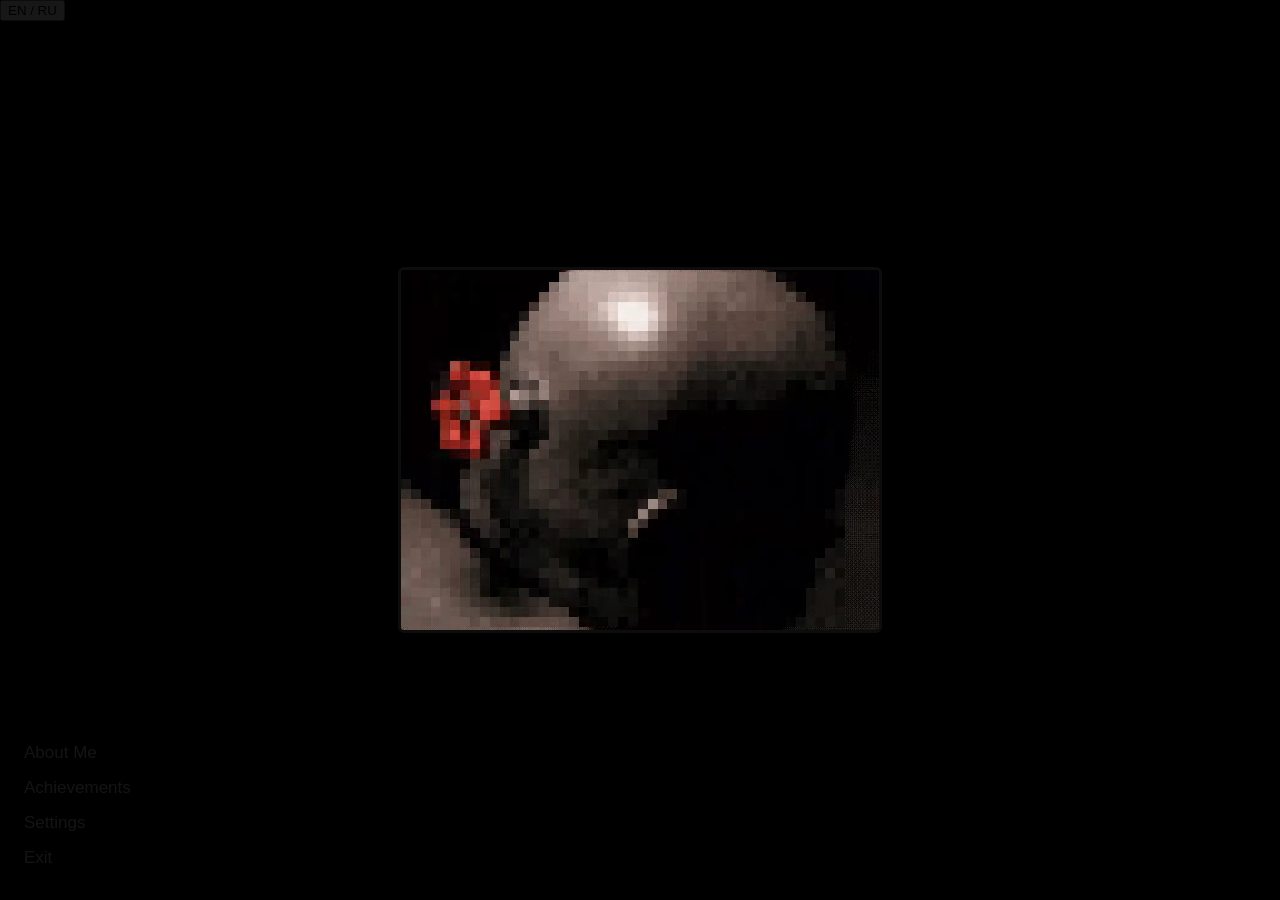
==== index.html @ 0f177e59 "Add files via upload" ====
<!DOCTYPE html>
<html lang="en">
<head>
<meta charset="utf-8" />
<meta name="viewport" content="width=device-width,initial-scale=1" />
<title>flexxi — CS 1.6 tribute</title>
<link rel="stylesheet" href="css/cs16.min.css">
<link rel="stylesheet" href="css/styles.css">
<!-- Preload assets from roman.asd.lol (same assets used as reference) -->
<link rel="preload" href="intro.webm" as="video">
<link rel="preload" href="background.png" as="image">
<link rel="preload" href="menu_click.wav" as="audio">
<link rel="preload" href="window_close.wav" as="audio">
</head>
<body>
<div id="app">
  <!-- background -->
  <div class="background" aria-hidden="true"></div>

  <!-- language toggle -->
  <div class="lang-toggle">
    <button id="lang-btn" aria-label="Toggle language">EN / RU</button>
  </div>

  <!-- left-lower menu -->
  <nav class="main-menu" aria-label="Main menu">
    <button class="menu-btn" data-section="about">About Me<br><span class="ru">Обо мне</span></button>
    <button class="menu-btn" data-section="achievements">Achievements<br><span class="ru">Достижения</span></button>
    <button class="menu-btn" data-section="settings">Settings<br><span class="ru">Настройки</span></button>
    <button class="menu-btn" data-section="exit">Exit<br><span class="ru">Выход</span></button>
  </nav>

  <!-- dialogs -->
  <dialog id="about-dialog" class="cs-dialog">
    <div class="heading">About Me / Обо мне <button class="close-btn" data-target="about-dialog">×</button></div>
    <div class="content" id="about-content">
      <p class="en">
        Hi, I'm Artem, also known in-game as <strong>flexxi</strong>. Welcome to my little portfolio and a tribute to the game I love.
        I started playing CS 1.6 around the age of 7, approximately since 2011. This game has been a huge part of my life ever since.
        I’ve attended numerous LAN tournaments, including Goldenguns, and participated in leagues on fastcup.net, where I even managed to win some money.
        I’m currently 21 years old, born and living in the city of Ufa. Playing CS 1.6 always makes me feel a bit younger – like that kid eager for the weekend to dive into the world of clan wars and sweet frags.
      </p>
      <p class="ru">
        Привет, я Артём, также известный в игре как <strong>flexxi</strong>. Добро пожаловать на моё портфолио — дань уважения игре, которую я люблю.
        Я начал играть в CS 1.6 примерно с 7 лет, где-то с 2011 года. Игра стала важной частью моей жизни.
        Я посетил множество LAN-турниров, включая Goldenguns, и участвовал в лигах на fastcup.net, где даже выигрывал немного денег.
        Сейчас мне 21 год, я родился и живу в Уфе. CS 1.6 возвращает ощущение молодости — тот мальчишка, который ждет выходных ради кланваров и фрагов.
      </p>
    </div>
  </dialog>

  <dialog id="achievements-dialog" class="cs-dialog">
    <div class="heading">Achievements / Достижения <button class="close-btn" data-target="achievements-dialog">×</button></div>
    <div class="content" id="achievements-content">
      <ul class="en">
        <li>Participated in Goldenguns LANs</li>
        <li>Played on competitive fastcup.net leagues (prize wins)</li>
        <li>Many local clanwar highlights and memorable frags</li>
      </ul>
      <ul class="ru">
        <li>Участие в LAN-турнирах Goldenguns</li>
        <li>Игра в лиге fastcup.net (призовые места)</li>
        <li>Много локальных кланваров и запоминающихся фрагов</li>
      </ul>
    </div>
  </dialog>

  <dialog id="settings-dialog" class="cs-dialog" aria-label="Options">
  <div class="heading">
    <div class="title-text">Options</div>
    <button class="close-btn" data-target="settings-dialog">×</button>
  </div>

  <div class="cs-tabs">
    <div class="tab-labels">
      <div class="tab active" data-tab="profile">Profile</div>
      
    </div>

    <!-- PROFILE TAB -->
    <div class="tab-content" id="profile" style="display:block;">
      <p>Player name: <b>flexxi</b></p>
      <p>City: Ufa</p>
      <p>Age: 21</p>
      <p>Telegram: <a href="https://t.me/z00mep" target="_blank">@z00mep</a></p>
      <p>BUY MY SETTINGS: <a href="https://boosty.to/flexxiki" target="_blank">boosty.to/flexxiki</a></p>
    </div>

    <!-- PHOTOS TAB -->
    <div class="tab-content" id="photos">
      <div class="photo-grid">
        <img src="photos/1.jpg" alt="Photo 1" onclick="openPhoto(this)">
        <img src="photos/2.jpg" alt="Photo 2" onclick="openPhoto(this)">
        <img src="photos/3.jpg" alt="Photo 3" onclick="openPhoto(this)">
        <img src="photos/4.jpg" alt="Photo 4" onclick="openPhoto(this)">
      </div>
    </div>
  </div>
</dialog>

<!-- fullscreen preview -->
<div id="photo-overlay" style="display:none; position:fixed; inset:0; background:rgba(0,0,0,0.85); z-index:999; align-items:center; justify-content:center;">
  <img id="photo-preview" src="" style="max-width:80%; max-height:80%; border:3px solid #7b9e7b;">
  <button onclick="closePhoto()" style="position:absolute; top:20px; right:30px; background:#2a3b2a; color:#fff; border:1px solid #4f684f; padding:4px 12px;">Close</button>
</div>

  <dialog id="exit-dialog" class="cs-dialog">
    <div class="heading">Exit / Выход <button class="close-btn" data-target="exit-dialog">×</button></div>
    <div class="content">
      <p class="en">Are you sure you want to quit?</p>
      <p class="ru">Вы действительно хотите выйти?</p>
      <menu class="exit-menu">
        <button id="quit-yes">Yes / Да</button>
        <button id="quit-no">No / Нет</button>
      </menu>
    </div>
  </dialog>

  <!-- audio elements -->
  <audio id="click-sound" src="menu_click.wav" preload="auto"></audio>
  <audio id="close-sound" src="window_close.wav" preload="auto"></audio>

  <!-- intro overlay (optional) -->
  <div id="intro-overlay" class="intro hidden">
    <video id="intro-video" autoplay muted playsinline>
      <source src="intro.webm" type="video/webm">
    </video>
  </div>

</div>

<script src="js/main.js"></script>
</body>
</html>
---- css/cs16.min.css ----
/* CS1.6-like baseline styles (updated to match Create Server dialog) */
:root {
  --bg-url: url('https://sun9-78.userapi.com/s/v1/if2/ai6OmFmPfwXwf-BuXEygqAhFdtKUgbkvblr5OkKCadgHUV0BmTeiME2bqQ7iFJCT1TtmkApLCRo-8rdTpMhGYheo.jpg?quality=95&as=32x24,48x36,72x54,108x81,160x120,240x180,360x270,480x360,540x405,640x480,720x540,800x600&from=bu&cs=800x0');
  --accent: #c9b86b; /* yellowish for tab text */
  --muted: #d0d0d0;
  --dialog-green: #3d4b3a;
  --dialog-inner: #2f3a2a;
  --dialog-border: #5a6a55;
  --button-bg: #2e2e2e;
}
*{box-sizing:border-box;font-family: 'Tahoma', 'Verdana', sans-serif;}
html,body,#app{height:100%;margin:0;background:#000;}
.background{
  position:fixed;inset:0;background-image:var(--bg-url);background-size:cover;background-position:center;
  /* more saturated and contrasty like reference */
  filter:grayscale(.15) contrast(1.15) saturate(1.25) blur(0.3px);
  opacity:1;
}

/* Main menu buttons styled like CS 1.6 menu (left bottom) */
.main-menu{
  position:fixed;left:18px;bottom:28px;display:flex;flex-direction:column;gap:6px;z-index:30;padding-left:6px;
}
.menu-btn{
  background:transparent;border:0;padding:6px 0;color:#c7c7c7;min-width:0;text-align:left;
  font-size:17px;line-height:1;font-family: Tahoma, Verdana, sans-serif;
  cursor:pointer;transition:color .08s ease, text-shadow .12s ease;outline:0;
}
.menu-btn:hover{color:#f0ce68;text-shadow:0 0 8px rgba(240,206,104,0.25);transform:translateX(4px);}
.menu-btn:hover{transform:translateY(1px);background:linear-gradient(#3a3a3a,#1b1b1b);color:#fff;box-shadow:inset 0 -3px 0 rgba(0,0,0,0.6);}

/* Dialog nailed to CS 1.6 look */
@keyframes cs-fade-in{from{opacity:0;transform:translateY(8px) scale(.995)}to{opacity:1;transform:translateY(0) scale(1)}}


.cs-dialog::backdrop{background:rgba(0,0,0,0.6);}

.cs-dialog .heading{
  display:flex;align-items:center;gap:8px;padding-bottom:6px;border-bottom:1px solid rgba(0,0,0,0.4);
  color:#e7e7e7;font-weight:700;
}
.cs-dialog .heading .title-icon{
  width:18px;height:18px;background:transparent;border-radius:2px;border:1px solid rgba(0,0,0,0.3);
}
.cs-dialog .heading .title-text{flex:1;font-size:16px;color:#e7e7e7;}
.cs-dialog .heading .close-btn{background:transparent;border:1px solid rgba(255,255,255,0.03);padding:2px 6px;color:#cfcfcf;cursor:pointer;border-radius:3px;}

/* Tabs like CS */
.cs-tabs{margin-top:8px;}
.cs-tabs .tab-labels{display:flex;gap:6px;margin-bottom:10px;}
.tab{padding:6px 10px;background:#344632;border:1px solid #1f2c1f;color:var(--accent);font-weight:700;border-bottom:none;}
.tab.active{background:linear-gradient(#2f3f2f,#273226);box-shadow:inset 0 -4px 0 rgba(0,0,0,0.6);}

/* content area */
.cs-dialog .content{background:linear-gradient(#2f3a2a,#25321f);border:1px solid rgba(0,0,0,0.4);padding:14px;margin-top: -6px;}
.cs-dialog label{display:block;margin-bottom:6px;color:#d6d6d6;}
.cs-dialog select.cs-select{background:#2a3627;color:#d6d6d6;padding:8px;border:1px solid #202a1f;border-radius:3px;}
.cs-dialog hr{border:none;border-top:1px solid rgba(255,255,255,0.03);margin:12px 0;}

/* footer buttons (Start / Cancel) */
.footer-btns{display:flex;justify-content:flex-end;gap:8px;margin-top:12px;}
.cs-btn{background:#2f2f2f;border:1px solid rgba(0,0,0,0.6);padding:6px 12px;color:#dcdcdc;border-radius:4px;cursor:pointer;font-size:14px;}
.cs-btn:hover{background:#3a3a3a}

/* small controls */
.small-note{font-size:13px;color:#cfcfcf;opacity:0.9;}
.links a{color:var(--accent);text-decoration:underline;}



.cs-dialog {
  display: none;
  position: fixed;
  top: 50%;
  left: 25%;
  transform: translate(-50%, -50%) scale(1);
  background: #4b5c46;
  border: 2px solid #32402e;
  color: #d6d6d6;
  padding: 20px;
  z-index: 50;
  min-width: 420px;
  max-width: 600px;
  box-shadow: 0 0 12px rgba(0,0,0,0.7);
  transition: opacity .18s ease, transform .18s ease;
}

.photo-grid {
  display: grid;
  grid-template-columns: repeat(2, 1fr);
  gap: 10px;
  margin-top: 10px;
}
.photo-grid img {
  width: 100%;
  cursor: pointer;
  border: 2px solid #3c523c;
  transition: transform .15s ease;
}
.photo-grid img:hover {
  transform: scale(1.05);
  border-color: #7b9e7b;
}
#lang-switch {
  position: fixed;
  top: 20px;
  right: 25px;
  z-index: 1000;
  display: flex;
  gap: 8px;
}

.lang-btn {
  background: none;
  border: none;
  color: #c7c7c7;
  font-family: Tahoma, Verdana, sans-serif;
  font-size: 14px;
  cursor: pointer;
  transition: color 0.2s;
}

.lang-btn:hover {
  color: #f0ce68; /* жёлтый при наведении */
}

.lang-btn.active {
  color: #f0ce68;
  text-decoration: underline;
}
---- css/styles.css ----
/* Final project tweaks */
.settings-box pre{font-family: 'Courier New', monospace; font-size:14px; color:#e6e6e6; line-height:1.05;}
.links{margin-top:10px;display:flex;gap:12px;flex-direction:column;}
.links a{color:#c9b86b;text-decoration:underline;}
.intro.hidden{display:none;}
.intro{position:fixed;inset:0;display:flex;align-items:center;justify-content:center;background:rgba(0,0,0,0.9);z-index:50;}
.intro video{max-width:80%;max-height:80%;border:3px solid rgba(255,255,255,0.05);border-radius:6px;}
.exit-menu{display:flex;gap:8px;margin-top:12px;}
.exit-menu button{padding:8px 12px;border-radius:4px;border:1px solid rgba(0,0,0,0.6);background:#2f2f2f;color:#fff;cursor:pointer;}
.ru{display:none;} /* default will be toggled by JS */
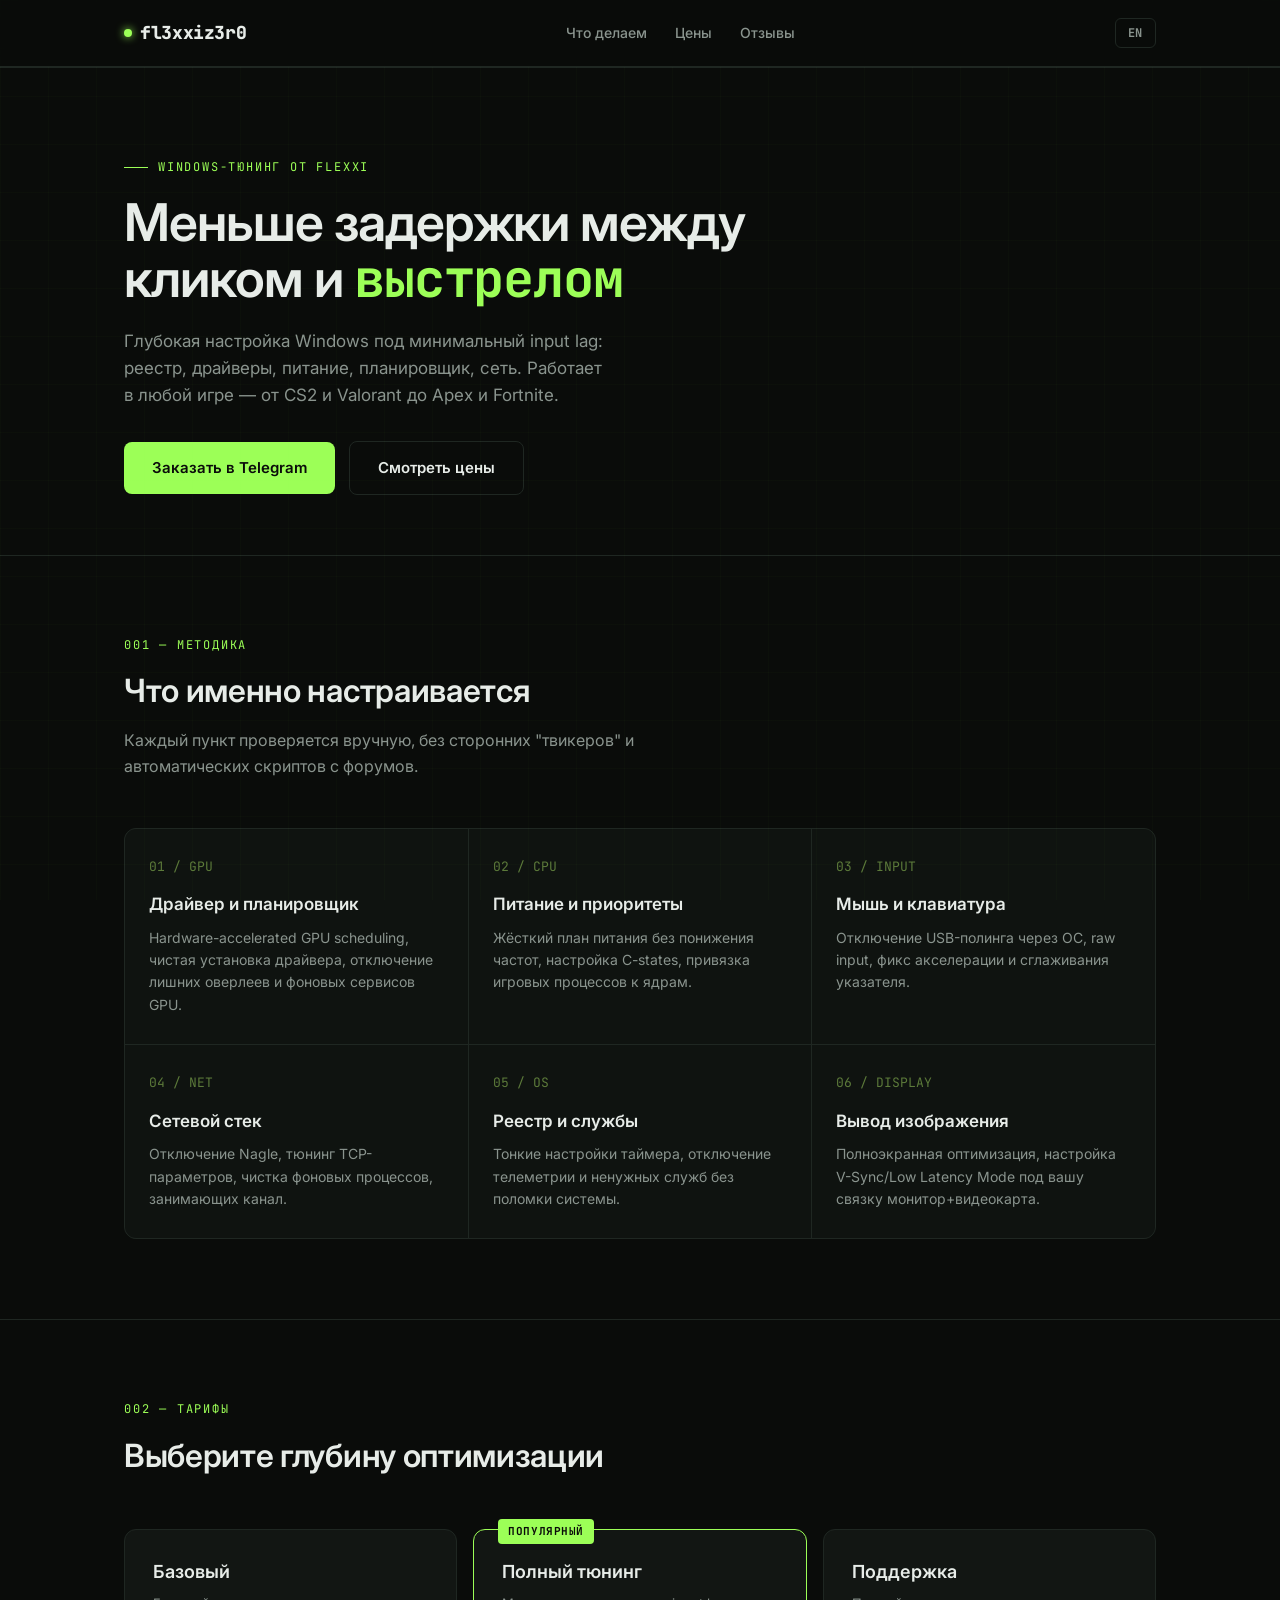
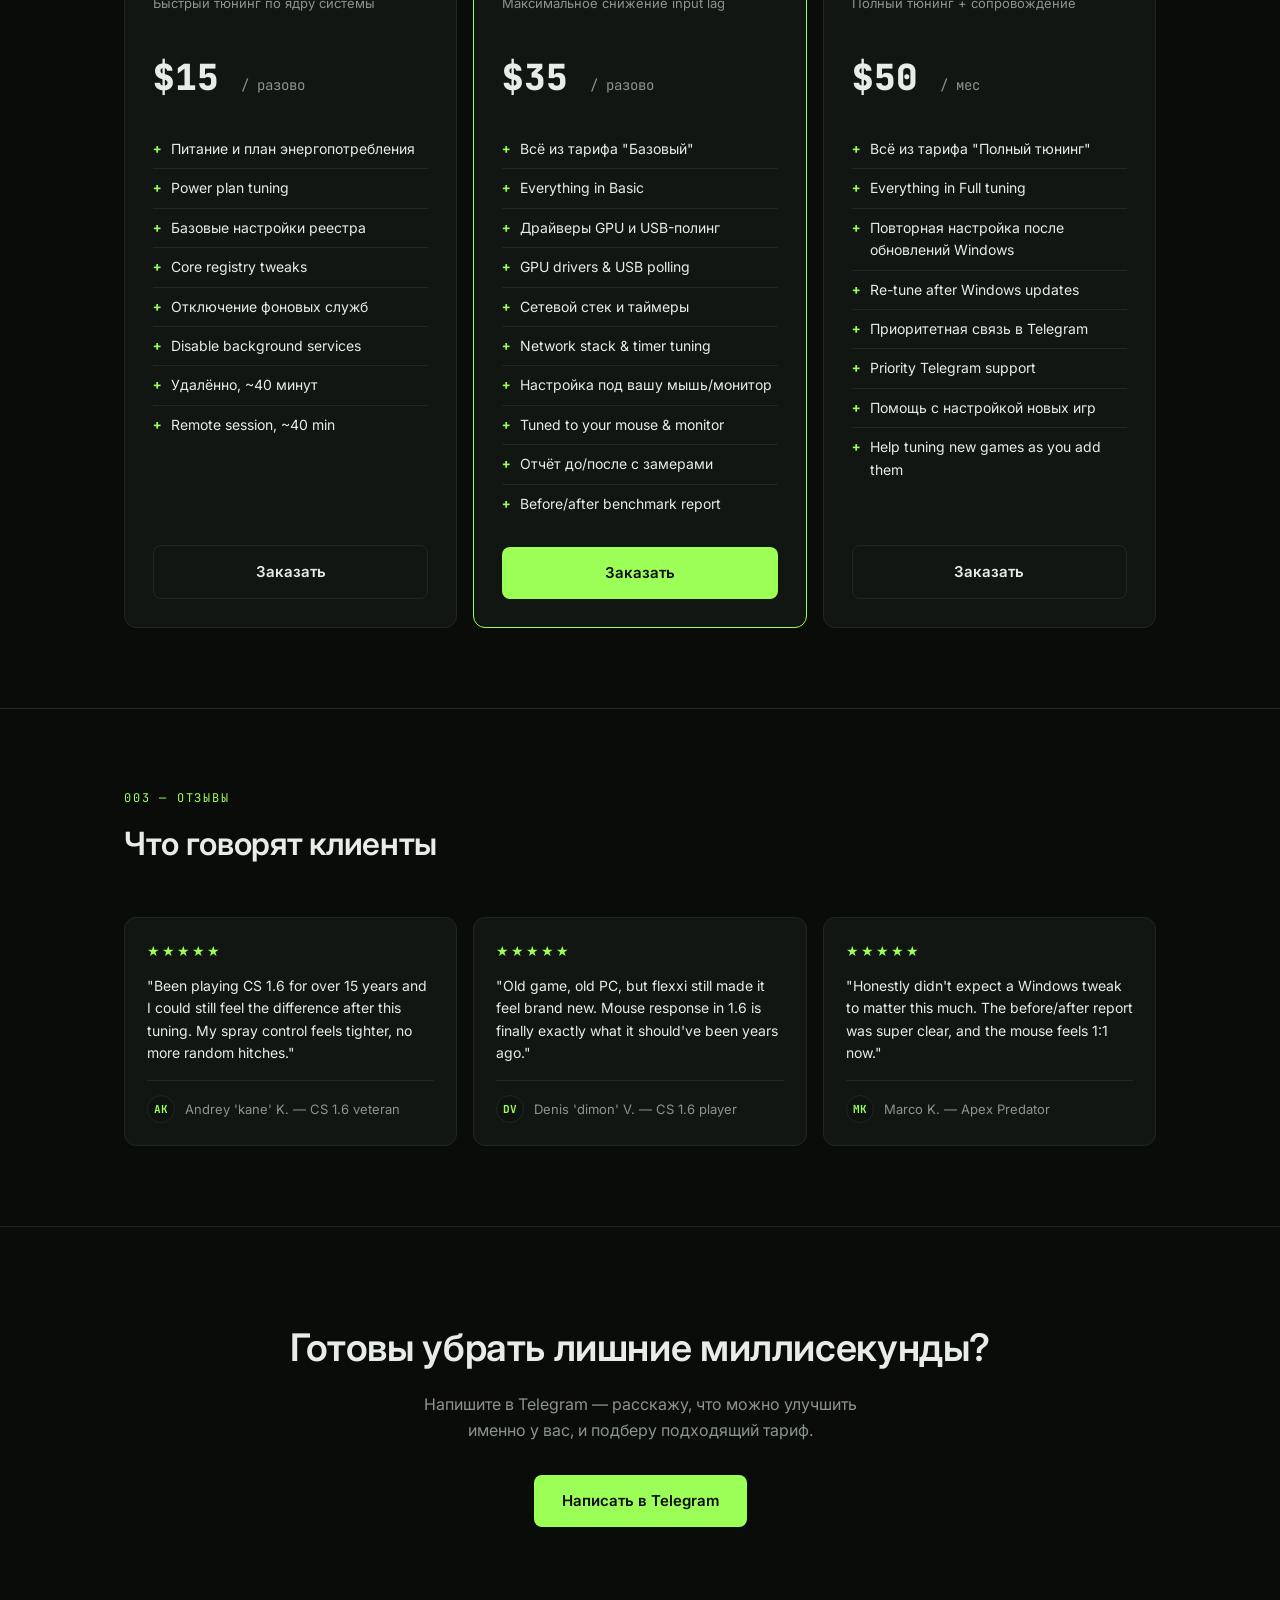
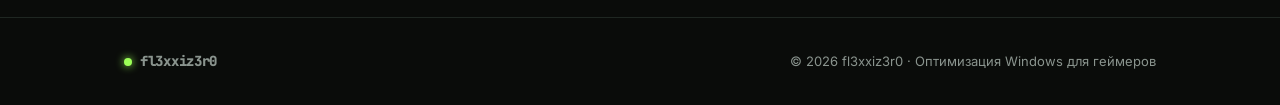
==== commit 38ca8ec0: "Update index.html" ====
--- a/index.html
+++ b/index.html
@@ -1,134 +1,459 @@
 <!DOCTYPE html>
-<html lang="en">
+<html lang="ru" data-lang="ru">
 <head>
-<meta charset="utf-8" />
-<meta name="viewport" content="width=device-width,initial-scale=1" />
-<title>flexxi — CS 1.6 tribute</title>
-<link rel="stylesheet" href="css/cs16.min.css">
-<link rel="stylesheet" href="css/styles.css">
-<!-- Preload assets from roman.asd.lol (same assets used as reference) -->
-<link rel="preload" href="intro.webm" as="video">
-<link rel="preload" href="background.png" as="image">
-<link rel="preload" href="menu_click.wav" as="audio">
-<link rel="preload" href="window_close.wav" as="audio">
+<meta charset="UTF-8">
+<meta name="viewport" content="width=device-width, initial-scale=1.0">
+<title>fl3xxiz3r0 — Windows Input Lag Optimization</title>
+<link rel="preconnect" href="https://fonts.googleapis.com">
+<link href="https://fonts.googleapis.com/css2?family=JetBrains+Mono:wght@400;500;700;800&family=Inter:wght@400;500;600&display=swap" rel="stylesheet">
+<style>
+  :root{
+    --bg:#0a0c0a;
+    --bg2:#0f1310;
+    --panel:#121613;
+    --line:#1f2722;
+    --text:#e7ece8;
+    --muted:#8a948e;
+    --accent:#9CFF57;
+    --accent-dim:#5c7a3a;
+    --mono:'JetBrains Mono', monospace;
+    --sans:'Inter', sans-serif;
+  }
+  *{margin:0;padding:0;box-sizing:border-box;}
+  html{scroll-behavior:smooth;}
+  body{
+    background:var(--bg);
+    color:var(--text);
+    font-family:var(--sans);
+    line-height:1.6;
+    overflow-x:hidden;
+  }
+  .grain{
+    position:fixed;inset:0;pointer-events:none;z-index:1;
+    background-image:
+      linear-gradient(rgba(156,255,87,0.02) 1px, transparent 1px),
+      linear-gradient(90deg, rgba(156,255,87,0.02) 1px, transparent 1px);
+    background-size:48px 48px;
+  }
+  .wrap{max-width:1080px;margin:0 auto;padding:0 24px;}
+
+  /* NAV */
+  header{
+    position:sticky;top:0;z-index:50;
+    background:rgba(10,12,10,0.85);
+    backdrop-filter:blur(10px);
+    border-bottom:1px solid var(--line);
+  }
+  nav{
+    display:flex;align-items:center;justify-content:space-between;
+    padding:18px 24px;max-width:1080px;margin:0 auto;
+  }
+  .logo{
+    font-family:var(--mono);font-weight:800;font-size:18px;
+    letter-spacing:-0.02em;display:flex;align-items:center;gap:8px;
+  }
+  .logo .dot{width:8px;height:8px;border-radius:50%;background:var(--accent);
+    box-shadow:0 0 8px var(--accent);animation:pulse 2s infinite;}
+  @keyframes pulse{0%,100%{opacity:1;}50%{opacity:0.3;}}
+  .nav-links{display:flex;gap:28px;align-items:center;}
+  .nav-links a{color:var(--muted);text-decoration:none;font-size:14px;font-weight:500;transition:color .2s;}
+  .nav-links a:hover{color:var(--text);}
+  .lang-btn{
+    font-family:var(--mono);font-size:12px;font-weight:700;
+    border:1px solid var(--line);background:transparent;color:var(--muted);
+    padding:6px 12px;border-radius:6px;cursor:pointer;letter-spacing:0.05em;
+    transition:all .2s;
+  }
+  .lang-btn:hover{border-color:var(--accent);color:var(--accent);}
+
+  /* HERO */
+  .hero{padding:90px 0 60px;position:relative;}
+  .hero-grid{display:block;}
+  .eyebrow{
+    font-family:var(--mono);font-size:12px;color:var(--accent);
+    letter-spacing:0.15em;text-transform:uppercase;margin-bottom:18px;
+    display:flex;align-items:center;gap:10px;
+  }
+  .eyebrow::before{content:'';display:block;width:24px;height:1px;background:var(--accent);}
+  h1{
+    font-size:52px;line-height:1.08;font-weight:600;letter-spacing:-0.02em;
+    margin-bottom:20px;
+  }
+  h1 .hl{color:var(--accent);font-family:var(--mono);font-weight:700;}
+  .hero p.sub{color:var(--muted);font-size:17px;max-width:480px;margin-bottom:32px;}
+  .cta-row{display:flex;gap:14px;align-items:center;flex-wrap:wrap;}
+  .btn{
+    font-family:var(--sans);font-weight:600;font-size:15px;
+    padding:14px 28px;border-radius:8px;text-decoration:none;
+    display:inline-flex;align-items:center;gap:8px;transition:all .2s;
+  }
+  .btn-primary{background:var(--accent);color:#0a0c0a;}
+  .btn-primary:hover{background:#b3ff80;transform:translateY(-1px);}
+  .btn-ghost{border:1px solid var(--line);color:var(--text);}
+  .btn-ghost:hover{border-color:var(--accent-dim);}
+
+  /* LATENCY VISUAL — signature element */
+  .scope{
+    background:var(--panel);border:1px solid var(--line);border-radius:12px;
+    padding:24px;position:relative;
+  }
+  .scope-head{
+    display:flex;justify-content:space-between;align-items:center;
+    font-family:var(--mono);font-size:11px;color:var(--muted);
+    margin-bottom:16px;letter-spacing:0.05em;
+  }
+  .scope-head .live{color:var(--accent);display:flex;align-items:center;gap:6px;}
+  .scope-head .live .d{width:6px;height:6px;border-radius:50%;background:var(--accent);animation:pulse 1.5s infinite;}
+  svg.trace{width:100%;height:180px;display:block;}
+  .scope-stats{display:flex;gap:0;margin-top:16px;border-top:1px solid var(--line);}
+  .stat{flex:1;padding:14px 0 0;text-align:center;}
+  .stat .num{font-family:var(--mono);font-size:24px;font-weight:700;}
+  .stat .num.before{color:#6b7368;}
+  .stat .num.after{color:var(--accent);}
+  .stat .lbl{font-size:11px;color:var(--muted);margin-top:4px;text-transform:uppercase;letter-spacing:0.08em;}
+
+  /* SECTIONS */
+  section{padding:80px 0;border-top:1px solid var(--line);scroll-margin-top:72px;}
+  .section-head{margin-bottom:48px;}
+  .section-tag{font-family:var(--mono);font-size:12px;color:var(--accent);letter-spacing:0.15em;text-transform:uppercase;margin-bottom:10px;}
+  h2{font-size:32px;font-weight:600;letter-spacing:-0.01em;}
+  h2 + p{color:var(--muted);margin-top:12px;max-width:560px;}
+
+  /* WHAT WE TUNE */
+  .tune-grid{display:grid;grid-template-columns:repeat(3,1fr);gap:1px;background:var(--line);border:1px solid var(--line);border-radius:12px;overflow:hidden;}
+  .tune-item{background:var(--bg2);padding:28px 24px;}
+  .tune-item .num{font-family:var(--mono);font-size:13px;color:var(--accent-dim);margin-bottom:14px;}
+  .tune-item h3{font-size:17px;font-weight:600;margin-bottom:8px;}
+  .tune-item p{font-size:14px;color:var(--muted);}
+
+  /* PRICING */
+  .price-grid{display:grid;grid-template-columns:repeat(3,1fr);gap:16px;}
+  .price-card{
+    background:var(--panel);border:1px solid var(--line);border-radius:12px;
+    padding:28px;display:flex;flex-direction:column;
+  }
+  .price-card.featured{border-color:var(--accent);position:relative;}
+  .badge{
+    position:absolute;top:-11px;left:24px;background:var(--accent);color:#0a0c0a;
+    font-family:var(--mono);font-size:11px;font-weight:700;padding:4px 10px;
+    border-radius:4px;letter-spacing:0.05em;
+  }
+  .price-card h3{font-size:18px;font-weight:600;margin-bottom:6px;}
+  .price-card .desc{font-size:13px;color:var(--muted);margin-bottom:20px;min-height:36px;}
+  .price{font-family:var(--mono);font-size:36px;font-weight:800;margin-bottom:4px;}
+  .price span{font-size:14px;color:var(--muted);font-weight:400;}
+  .price-features{list-style:none;margin:20px 0 24px;flex-grow:1;}
+  .price-features li{
+    font-size:14px;color:var(--text);padding:8px 0;border-top:1px solid var(--line);
+    display:flex;gap:10px;align-items:flex-start;
+  }
+  .price-features li:first-child{border-top:none;}
+  .price-features li::before{content:'+';color:var(--accent);font-family:var(--mono);font-weight:700;}
+  .price-card .btn{justify-content:center;width:100%;}
+
+  /* REVIEWS */
+  .review-grid{display:grid;grid-template-columns:repeat(3,1fr);gap:16px;}
+  .review-card{
+    background:var(--panel);border:1px solid var(--line);border-radius:12px;padding:22px;
+  }
+  .review-card .stars{color:var(--accent);font-family:var(--mono);font-size:14px;margin-bottom:12px;letter-spacing:2px;}
+  .review-card p{font-size:14px;color:var(--text);margin-bottom:16px;}
+  .review-card .who{
+    display:flex;align-items:center;gap:10px;font-size:13px;color:var(--muted);
+    padding-top:14px;border-top:1px solid var(--line);
+  }
+  .review-card .who .av{
+    width:28px;height:28px;border-radius:50%;background:var(--bg2);
+    border:1px solid var(--line);display:flex;align-items:center;justify-content:center;
+    font-family:var(--mono);font-size:11px;color:var(--accent);font-weight:700;
+  }
+
+  /* CTA / FOOTER */
+  .cta-section{text-align:center;padding:90px 0;}
+  .cta-section h2{font-size:38px;margin-bottom:14px;}
+  .cta-section p{color:var(--muted);max-width:480px;margin:0 auto 32px;}
+  footer{border-top:1px solid var(--line);padding:32px 0;}
+  footer .wrap{display:flex;justify-content:space-between;align-items:center;font-size:13px;color:var(--muted);}
+  footer .logo{font-size:14px;}
+
+  /* lang toggle visibility */
+  [data-l]{display:none;}
+  html[data-lang="ru"] [data-l="ru"]{display:initial;}
+  html[data-lang="en"] [data-l="en"]{display:initial;}
+  html[data-lang="ru"] li[data-l="ru"], html[data-lang="ru"] div[data-l="ru"]{display:flex;}
+  html[data-lang="en"] li[data-l="en"], html[data-lang="en"] div[data-l="en"]{display:flex;}
+  html[data-lang="ru"] p[data-l="ru"]{display:block;}
+  html[data-lang="en"] p[data-l="en"]{display:block;}
+  html[data-lang="ru"] span[data-l="ru"]{display:inline;}
+  html[data-lang="en"] span[data-l="en"]{display:inline;}
+  html[data-lang="ru"] h1[data-l="ru"], html[data-lang="ru"] h2[data-l="ru"], html[data-lang="ru"] h3[data-l="ru"]{display:block;}
+  html[data-lang="en"] h1[data-l="en"], html[data-lang="en"] h2[data-l="en"], html[data-lang="en"] h3[data-l="en"]{display:block;}
+
+  @media (max-width:860px){
+    .hero-grid{grid-template-columns:1fr;}
+    h1{font-size:38px;}
+    .tune-grid,.price-grid,.review-grid{grid-template-columns:1fr;}
+    .nav-links{display:none;}
+  }
+</style>
 </head>
 <body>
-<div id="app">
-  <!-- background -->
-  <div class="background" aria-hidden="true"></div>
-
-  <!-- language toggle -->
-  <div class="lang-toggle">
-    <button id="lang-btn" aria-label="Toggle language">EN / RU</button>
-  </div>
-
-  <!-- left-lower menu -->
-  <nav class="main-menu" aria-label="Main menu">
-    <button class="menu-btn" data-section="about">About Me<br><span class="ru">Обо мне</span></button>
-    <button class="menu-btn" data-section="achievements">Achievements<br><span class="ru">Достижения</span></button>
-    <button class="menu-btn" data-section="settings">Settings<br><span class="ru">Настройки</span></button>
-    <button class="menu-btn" data-section="exit">Exit<br><span class="ru">Выход</span></button>
+<div class="grain"></div>
+
+<header>
+  <nav>
+    <div class="logo"><span class="dot"></span>fl3xxiz3r0</div>
+    <div class="nav-links">
+      <a href="#tune" data-l="ru">Что делаем</a>
+      <a href="#tune" data-l="en">What we tune</a>
+      <a href="#pricing" data-l="ru">Цены</a>
+      <a href="#pricing" data-l="en">Pricing</a>
+      <a href="#reviews" data-l="ru">Отзывы</a>
+      <a href="#reviews" data-l="en">Reviews</a>
+    </div>
+    <button class="lang-btn" onclick="toggleLang()" id="langBtn">EN</button>
   </nav>
-
-  <!-- dialogs -->
-  <dialog id="about-dialog" class="cs-dialog">
-    <div class="heading">About Me / Обо мне <button class="close-btn" data-target="about-dialog">×</button></div>
-    <div class="content" id="about-content">
-      <p class="en">
-        Hi, I'm Artem, also known in-game as <strong>flexxi</strong>. Welcome to my little portfolio and a tribute to the game I love.
-        I started playing CS 1.6 around the age of 7, approximately since 2011. This game has been a huge part of my life ever since.
-        I’ve attended numerous LAN tournaments, including Goldenguns, and participated in leagues on fastcup.net, where I even managed to win some money.
-        I’m currently 21 years old, born and living in the city of Ufa. Playing CS 1.6 always makes me feel a bit younger – like that kid eager for the weekend to dive into the world of clan wars and sweet frags.
-      </p>
-      <p class="ru">
-        Привет, я Артём, также известный в игре как <strong>flexxi</strong>. Добро пожаловать на моё портфолио — дань уважения игре, которую я люблю.
-        Я начал играть в CS 1.6 примерно с 7 лет, где-то с 2011 года. Игра стала важной частью моей жизни.
-        Я посетил множество LAN-турниров, включая Goldenguns, и участвовал в лигах на fastcup.net, где даже выигрывал немного денег.
-        Сейчас мне 21 год, я родился и живу в Уфе. CS 1.6 возвращает ощущение молодости — тот мальчишка, который ждет выходных ради кланваров и фрагов.
-      </p>
-    </div>
-  </dialog>
-
-  <dialog id="achievements-dialog" class="cs-dialog">
-    <div class="heading">Achievements / Достижения <button class="close-btn" data-target="achievements-dialog">×</button></div>
-    <div class="content" id="achievements-content">
-      <ul class="en">
-        <li>Participated in Goldenguns LANs</li>
-        <li>Played on competitive fastcup.net leagues (prize wins)</li>
-        <li>Many local clanwar highlights and memorable frags</li>
-      </ul>
-      <ul class="ru">
-        <li>Участие в LAN-турнирах Goldenguns</li>
-        <li>Игра в лиге fastcup.net (призовые места)</li>
-        <li>Много локальных кланваров и запоминающихся фрагов</li>
-      </ul>
-    </div>
-  </dialog>
-
-  <dialog id="settings-dialog" class="cs-dialog" aria-label="Options">
-  <div class="heading">
-    <div class="title-text">Options</div>
-    <button class="close-btn" data-target="settings-dialog">×</button>
-  </div>
-
-  <div class="cs-tabs">
-    <div class="tab-labels">
-      <div class="tab active" data-tab="profile">Profile</div>
-      
-    </div>
-
-    <!-- PROFILE TAB -->
-    <div class="tab-content" id="profile" style="display:block;">
-      <p>Player name: <b>flexxi</b></p>
-      <p>City: Ufa</p>
-      <p>Age: 21</p>
-      <p>Telegram: <a href="https://t.me/z00mep" target="_blank">@z00mep</a></p>
-      <p>BUY MY SETTINGS: <a href="https://boosty.to/flexxiki" target="_blank">boosty.to/flexxiki</a></p>
-    </div>
-
-    <!-- PHOTOS TAB -->
-    <div class="tab-content" id="photos">
-      <div class="photo-grid">
-        <img src="photos/1.jpg" alt="Photo 1" onclick="openPhoto(this)">
-        <img src="photos/2.jpg" alt="Photo 2" onclick="openPhoto(this)">
-        <img src="photos/3.jpg" alt="Photo 3" onclick="openPhoto(this)">
-        <img src="photos/4.jpg" alt="Photo 4" onclick="openPhoto(this)">
-      </div>
-    </div>
-  </div>
-</dialog>
-
-<!-- fullscreen preview -->
-<div id="photo-overlay" style="display:none; position:fixed; inset:0; background:rgba(0,0,0,0.85); z-index:999; align-items:center; justify-content:center;">
-  <img id="photo-preview" src="" style="max-width:80%; max-height:80%; border:3px solid #7b9e7b;">
-  <button onclick="closePhoto()" style="position:absolute; top:20px; right:30px; background:#2a3b2a; color:#fff; border:1px solid #4f684f; padding:4px 12px;">Close</button>
-</div>
-
-  <dialog id="exit-dialog" class="cs-dialog">
-    <div class="heading">Exit / Выход <button class="close-btn" data-target="exit-dialog">×</button></div>
-    <div class="content">
-      <p class="en">Are you sure you want to quit?</p>
-      <p class="ru">Вы действительно хотите выйти?</p>
-      <menu class="exit-menu">
-        <button id="quit-yes">Yes / Да</button>
-        <button id="quit-no">No / Нет</button>
-      </menu>
-    </div>
-  </dialog>
-
-  <!-- audio elements -->
-  <audio id="click-sound" src="menu_click.wav" preload="auto"></audio>
-  <audio id="close-sound" src="window_close.wav" preload="auto"></audio>
-
-  <!-- intro overlay (optional) -->
-  <div id="intro-overlay" class="intro hidden">
-    <video id="intro-video" autoplay muted playsinline>
-      <source src="intro.webm" type="video/webm">
-    </video>
-  </div>
-
-</div>
-
-<script src="js/main.js"></script>
+</header>
+
+<section class="hero">
+  <div class="wrap hero-grid">
+    <div>
+      <div class="eyebrow">
+        <span data-l="ru">Windows-тюнинг от flexxi</span>
+        <span data-l="en">Windows tuning by flexxi</span>
+      </div>
+      <h1 data-l="ru">Меньше задержки между<br>кликом и <span class="hl">выстрелом</span></h1>
+      <h1 data-l="en">Less time between<br>your click and the <span class="hl">shot</span></h1>
+      <p class="sub" data-l="ru">Глубокая настройка Windows под минимальный input lag: реестр, драйверы, питание, планировщик, сеть. Работает в любой игре — от CS2 и Valorant до Apex и Fortnite.</p>
+      <p class="sub" data-l="en">Deep Windows tuning for minimal input lag: registry, drivers, power plans, scheduler, network stack. Works in any game — CS2, Valorant, Apex, Fortnite and beyond.</p>
+      <div class="cta-row">
+        <a href="https://t.me/z00mep" target="_blank" class="btn btn-primary">
+          <span data-l="ru">Заказать в Telegram</span>
+          <span data-l="en">Order via Telegram</span>
+        </a>
+        <a href="#pricing" class="btn btn-ghost">
+          <span data-l="ru">Смотреть цены</span>
+          <span data-l="en">View pricing</span>
+        </a>
+      </div>
+      </div>
+    </div>
+
+
+  </div>
+</section>
+
+<section id="tune">
+  <div class="wrap">
+    <div class="section-head">
+      <div class="section-tag" data-l="ru">001 — Методика</div>
+      <div class="section-tag" data-l="en">001 — Methodology</div>
+      <h2 data-l="ru">Что именно настраивается</h2>
+      <h2 data-l="en">What gets tuned</h2>
+      <p data-l="ru">Каждый пункт проверяется вручную, без сторонних "твикеров" и автоматических скриптов с форумов.</p>
+      <p data-l="en">Every item is tuned by hand — no third-party "tweaker" tools or copy-pasted forum scripts.</p>
+    </div>
+    <div class="tune-grid">
+      <div class="tune-item">
+        <div class="num">01 / GPU</div>
+        <h3 data-l="ru">Драйвер и планировщик</h3>
+        <h3 data-l="en">Driver & scheduler</h3>
+        <p data-l="ru">Hardware-accelerated GPU scheduling, чистая установка драйвера, отключение лишних оверлеев и фоновых сервисов GPU.</p>
+        <p data-l="en">Hardware-accelerated GPU scheduling, clean driver install, removing overlays and background GPU services.</p>
+      </div>
+      <div class="tune-item">
+        <div class="num">02 / CPU</div>
+        <h3 data-l="ru">Питание и приоритеты</h3>
+        <h3 data-l="en">Power & priorities</h3>
+        <p data-l="ru">Жёсткий план питания без понижения частот, настройка C-states, привязка игровых процессов к ядрам.</p>
+        <p data-l="en">High-performance power plan with no frequency dips, C-state tuning, core affinity for game processes.</p>
+      </div>
+      <div class="tune-item">
+        <div class="num">03 / INPUT</div>
+        <h3 data-l="ru">Мышь и клавиатура</h3>
+        <h3 data-l="en">Mouse & keyboard</h3>
+        <p data-l="ru">Отключение USB-полинга через ОС, raw input, фикс акселерации и сглаживания указателя.</p>
+        <p data-l="en">Disabling OS-level USB polling overrides, raw input setup, removing pointer acceleration and smoothing.</p>
+      </div>
+      <div class="tune-item">
+        <div class="num">04 / NET</div>
+        <h3 data-l="ru">Сетевой стек</h3>
+        <h3 data-l="en">Network stack</h3>
+        <p data-l="ru">Отключение Nagle, тюнинг TCP-параметров, чистка фоновых процессов, занимающих канал.</p>
+        <p data-l="en">Disabling Nagle's algorithm, TCP stack tuning, clearing background bandwidth hogs.</p>
+      </div>
+      <div class="tune-item">
+        <div class="num">05 / OS</div>
+        <h3 data-l="ru">Реестр и службы</h3>
+        <h3 data-l="en">Registry & services</h3>
+        <p data-l="ru">Тонкие настройки таймера, отключение телеметрии и ненужных служб без поломки системы.</p>
+        <p data-l="en">Fine timer-resolution tuning, disabling telemetry and unneeded services without breaking the system.</p>
+      </div>
+      <div class="tune-item">
+        <div class="num">06 / DISPLAY</div>
+        <h3 data-l="ru">Вывод изображения</h3>
+        <h3 data-l="en">Display pipeline</h3>
+        <p data-l="ru">Полноэкранная оптимизация, настройка V-Sync/Low Latency Mode под вашу связку монитор+видеокарта.</p>
+        <p data-l="en">Fullscreen optimizations, V-Sync / Low Latency Mode tuned to your specific monitor and GPU pairing.</p>
+      </div>
+    </div>
+  </div>
+</section>
+
+<section id="pricing">
+  <div class="wrap">
+    <div class="section-head">
+      <div class="section-tag" data-l="ru">002 — Тарифы</div>
+      <div class="section-tag" data-l="en">002 — Pricing</div>
+      <h2 data-l="ru">Выберите глубину оптимизации</h2>
+      <h2 data-l="en">Choose your optimization depth</h2>
+    </div>
+    <div class="price-grid">
+      <div class="price-card">
+        <h3 data-l="ru">Базовый</h3>
+        <h3 data-l="en">Basic</h3>
+        <div class="desc" data-l="ru">Быстрый тюнинг по ядру системы</div>
+        <div class="desc" data-l="en">Quick core-system tuning</div>
+        <div class="price">$15 <span data-l="ru">/ разово</span><span data-l="en">/ one-time</span></div>
+        <ul class="price-features">
+          <li data-l="ru">Питание и план энергопотребления</li>
+          <li data-l="en">Power plan tuning</li>
+          <li data-l="ru">Базовые настройки реестра</li>
+          <li data-l="en">Core registry tweaks</li>
+          <li data-l="ru">Отключение фоновых служб</li>
+          <li data-l="en">Disable background services</li>
+          <li data-l="ru">Удалённо, ~40 минут</li>
+          <li data-l="en">Remote session, ~40 min</li>
+        </ul>
+        <a href="https://t.me/z00mep" target="_blank" class="btn btn-ghost">
+          <span data-l="ru">Заказать</span><span data-l="en">Order</span>
+        </a>
+      </div>
+
+      <div class="price-card featured">
+        <div class="badge" data-l="ru">ПОПУЛЯРНЫЙ</div>
+        <div class="badge" data-l="en">MOST POPULAR</div>
+        <h3 data-l="ru">Полный тюнинг</h3>
+        <h3 data-l="en">Full tuning</h3>
+        <div class="desc" data-l="ru">Максимальное снижение input lag</div>
+        <div class="desc" data-l="en">Maximum input lag reduction</div>
+        <div class="price">$35 <span data-l="ru">/ разово</span><span data-l="en">/ one-time</span></div>
+        <ul class="price-features">
+          <li data-l="ru">Всё из тарифа "Базовый"</li>
+          <li data-l="en">Everything in Basic</li>
+          <li data-l="ru">Драйверы GPU и USB-полинг</li>
+          <li data-l="en">GPU drivers & USB polling</li>
+          <li data-l="ru">Сетевой стек и таймеры</li>
+          <li data-l="en">Network stack & timer tuning</li>
+          <li data-l="ru">Настройка под вашу мышь/монитор</li>
+          <li data-l="en">Tuned to your mouse & monitor</li>
+          <li data-l="ru">Отчёт до/после с замерами</li>
+          <li data-l="en">Before/after benchmark report</li>
+        </ul>
+        <a href="https://t.me/z00mep" target="_blank" class="btn btn-primary">
+          <span data-l="ru">Заказать</span><span data-l="en">Order</span>
+        </a>
+      </div>
+
+      <div class="price-card">
+        <h3 data-l="ru">Поддержка</h3>
+        <h3 data-l="en">Ongoing care</h3>
+        <div class="desc" data-l="ru">Полный тюнинг + сопровождение</div>
+        <div class="desc" data-l="en">Full tuning + 30-day support</div>
+        <div class="price">$50 <span data-l="ru">/ мес</span><span data-l="en">/ mo</span></div>
+        <ul class="price-features">
+          <li data-l="ru">Всё из тарифа "Полный тюнинг"</li>
+          <li data-l="en">Everything in Full tuning</li>
+          <li data-l="ru">Повторная настройка после обновлений Windows</li>
+          <li data-l="en">Re-tune after Windows updates</li>
+          <li data-l="ru">Приоритетная связь в Telegram</li>
+          <li data-l="en">Priority Telegram support</li>
+          <li data-l="ru">Помощь с настройкой новых игр</li>
+          <li data-l="en">Help tuning new games as you add them</li>
+        </ul>
+        <a href="https://t.me/z00mep" target="_blank" class="btn btn-ghost">
+          <span data-l="ru">Заказать</span><span data-l="en">Order</span>
+        </a>
+      </div>
+    </div>
+  </div>
+</section>
+
+<section id="reviews">
+  <div class="wrap">
+    <div class="section-head">
+      <div class="section-tag" data-l="ru">003 — Отзывы</div>
+      <div class="section-tag" data-l="en">003 — Reviews</div>
+      <h2 data-l="ru">Что говорят клиенты</h2>
+      <h2 data-l="en">What clients say</h2>
+    </div>
+    <div class="review-grid">
+      <div class="review-card">
+        <div class="stars">★★★★★</div>
+        <p>"Been playing CS 1.6 for over 15 years and I could still feel the difference after this tuning. My spray control feels tighter, no more random hitches."</p>
+        <div class="who"><div class="av">AK</div> Andrey 'kane' K. — CS 1.6 veteran</div>
+      </div>
+      <div class="review-card">
+        <div class="stars">★★★★★</div>
+        <p>"Old game, old PC, but flexxi still made it feel brand new. Mouse response in 1.6 is finally exactly what it should've been years ago."</p>
+        <div class="who"><div class="av">DV</div> Denis 'dimon' V. — CS 1.6 player</div>
+      </div>
+      <div class="review-card">
+        <div class="stars">★★★★★</div>
+        <p>"Honestly didn't expect a Windows tweak to matter this much. The before/after report was super clear, and the mouse feels 1:1 now."</p>
+        <div class="who"><div class="av">MK</div> Marco K. — Apex Predator</div>
+      </div>
+    </div>
+  </div>
+</section>
+
+<section class="cta-section">
+  <div class="wrap">
+    <h2 data-l="ru">Готовы убрать лишние миллисекунды?</h2>
+    <h2 data-l="en">Ready to shave off those milliseconds?</h2>
+    <p data-l="ru">Напишите в Telegram — расскажу, что можно улучшить именно у вас, и подберу подходящий тариф.</p>
+    <p data-l="en">Message me on Telegram — I'll review your setup and recommend the right plan.</p>
+    <a href="https://t.me/z00mep" target="_blank" class="btn btn-primary">
+      <span data-l="ru">Написать в Telegram</span>
+      <span data-l="en">Message on Telegram</span>
+    </a>
+  </div>
+</section>
+
+<footer>
+  <div class="wrap">
+    <div class="logo"><span class="dot"></span>fl3xxiz3r0</div>
+    <div>
+      <span data-l="ru">© 2026 fl3xxiz3r0 · Оптимизация Windows для геймеров</span>
+      <span data-l="en">© 2026 fl3xxiz3r0 · Windows optimization for gamers</span>
+    </div>
+  </div>
+</footer>
+
+<script>
+const sndClick = new Audio('[data-uri]');
+const sndClose = new Audio('[data-uri]');
+const sndHit = new Audio('[data-uri]');
+
+function play(a){ a.currentTime = 0; a.play().catch(()=>{}); }
+
+function toggleLang(){
+  const html = document.documentElement;
+  const cur = html.getAttribute('data-lang');
+  const next = cur === 'ru' ? 'en' : 'ru';
+  html.setAttribute('data-lang', next);
+  document.getElementById('langBtn').textContent = next === 'ru' ? 'EN' : 'RU';
+  play(sndClose);
+}
+
+document.querySelectorAll('a.btn, .nav-links a').forEach(el=>{
+  el.addEventListener('click', ()=>play(sndClick));
+});
+
+document.querySelectorAll('.price-card.featured .btn').forEach(el=>{
+  el.addEventListener('mouseenter', ()=>play(sndHit));
+});
+</script>
+
 </body>
 </html>
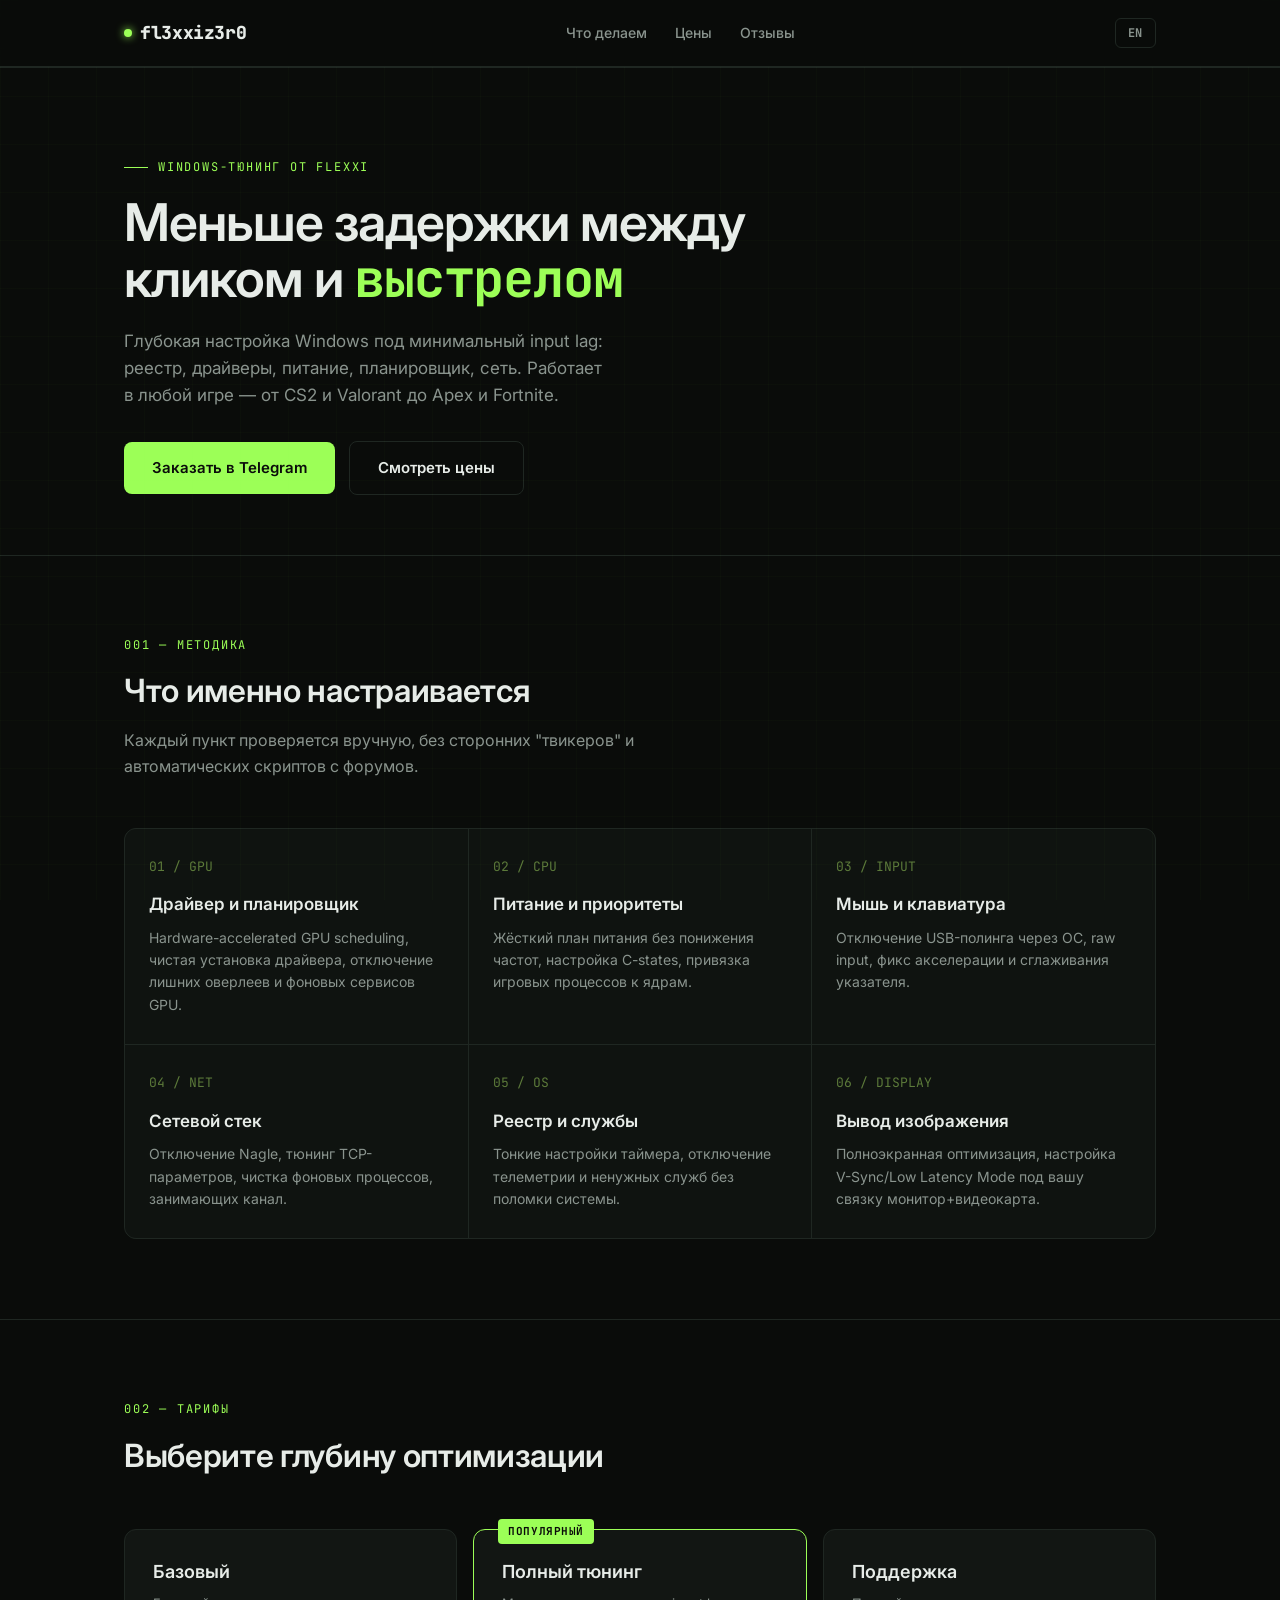
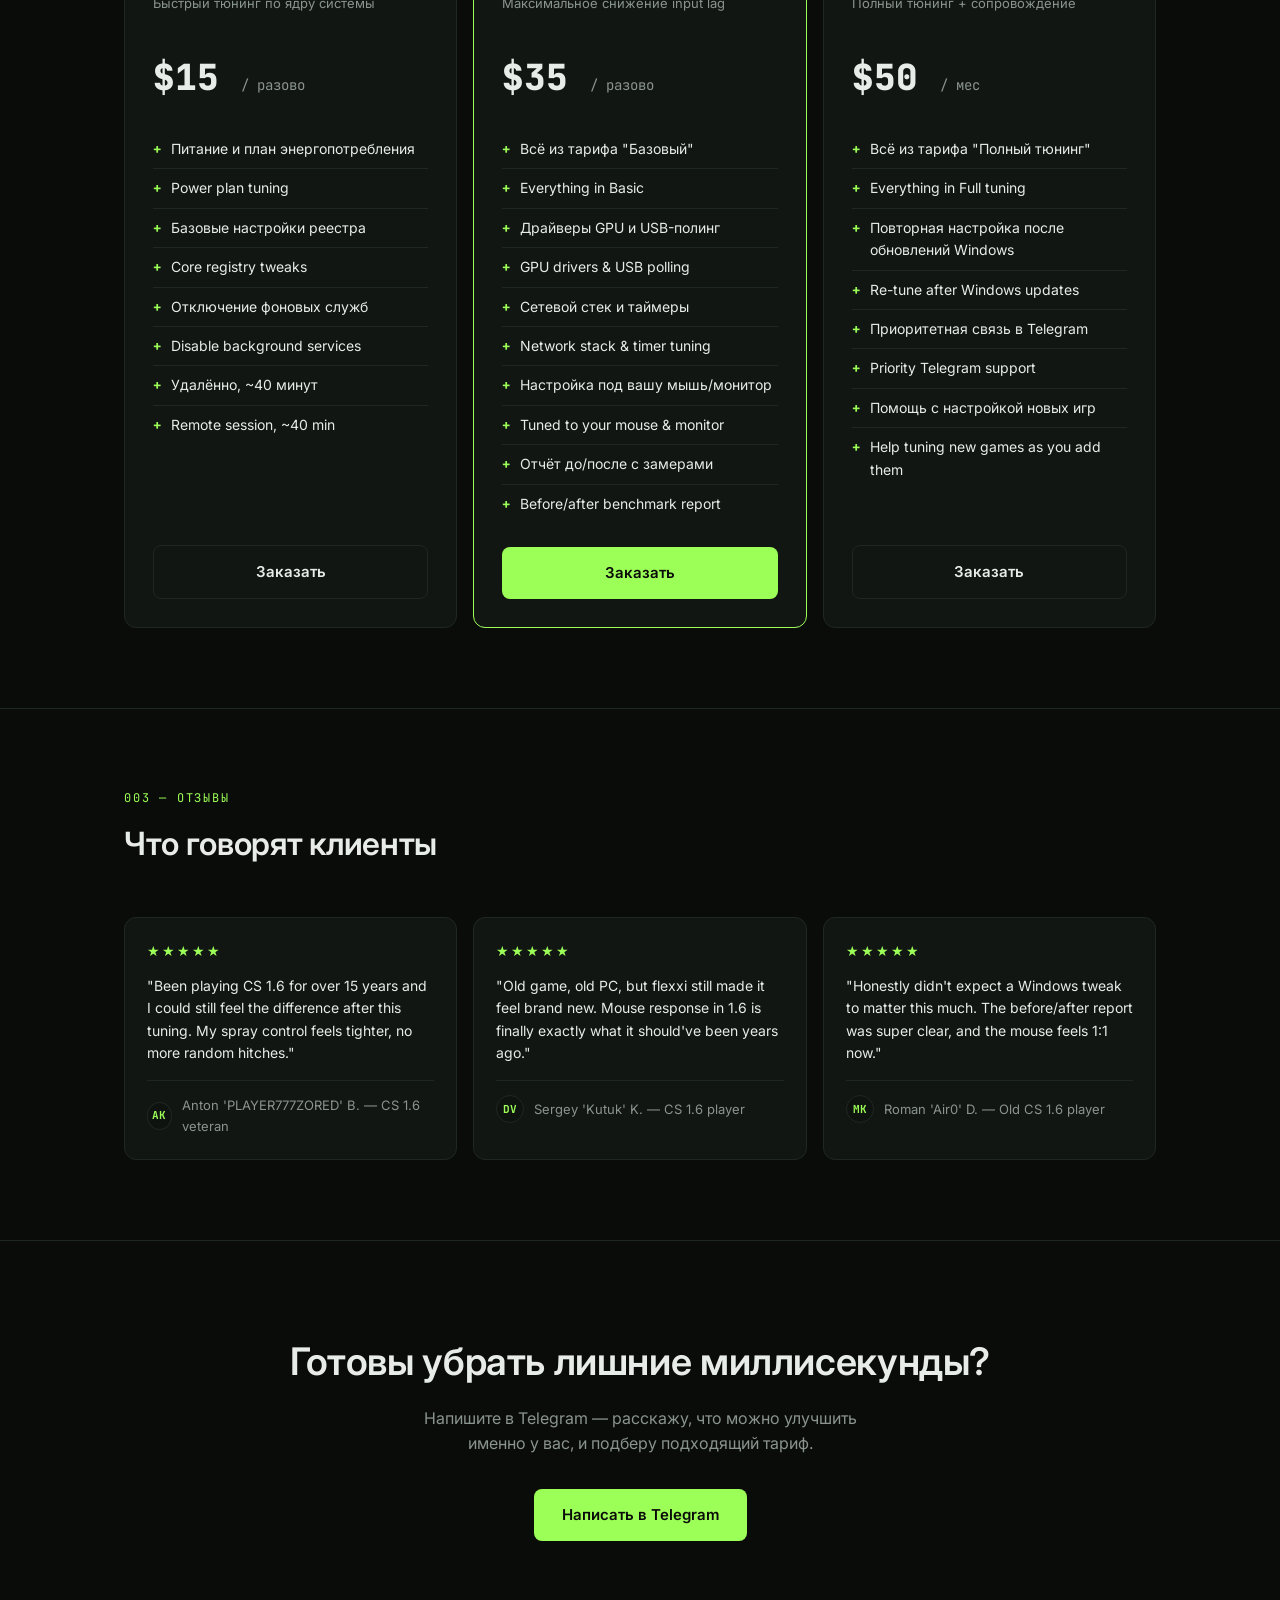
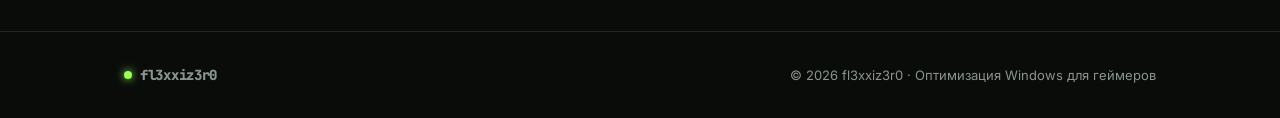
==== commit b2dec58a: "Update index.html" ====
--- a/index.html
+++ b/index.html
@@ -391,17 +391,17 @@
       <div class="review-card">
         <div class="stars">★★★★★</div>
         <p>"Been playing CS 1.6 for over 15 years and I could still feel the difference after this tuning. My spray control feels tighter, no more random hitches."</p>
-        <div class="who"><div class="av">AK</div> Andrey 'kane' K. — CS 1.6 veteran</div>
+        <div class="who"><div class="av">AK</div> Anton 'PLAYER777ZORED' B. — CS 1.6 veteran</div>
       </div>
       <div class="review-card">
         <div class="stars">★★★★★</div>
         <p>"Old game, old PC, but flexxi still made it feel brand new. Mouse response in 1.6 is finally exactly what it should've been years ago."</p>
-        <div class="who"><div class="av">DV</div> Denis 'dimon' V. — CS 1.6 player</div>
+        <div class="who"><div class="av">DV</div> Sergey 'Kutuk' K. — CS 1.6 player</div>
       </div>
       <div class="review-card">
         <div class="stars">★★★★★</div>
         <p>"Honestly didn't expect a Windows tweak to matter this much. The before/after report was super clear, and the mouse feels 1:1 now."</p>
-        <div class="who"><div class="av">MK</div> Marco K. — Apex Predator</div>
+        <div class="who"><div class="av">MK</div> Roman 'Air0' D. — Old CS 1.6 player</div>
       </div>
     </div>
   </div>
